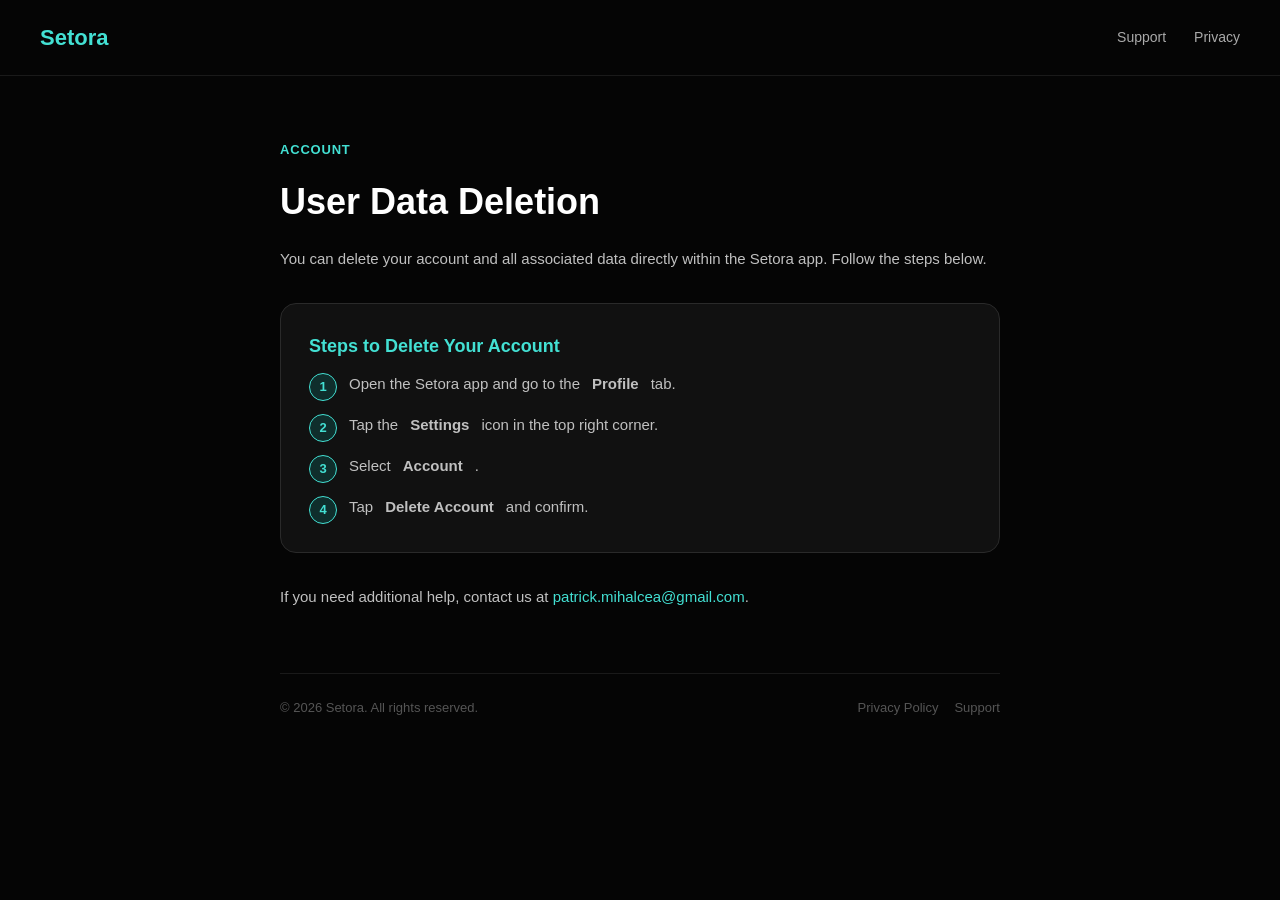
==== deletion-instructions/index.html @ 5f1b0190 "Use folder-based routing for clean URLs Replaces support.html, privacy.html, deletion-instructions.h" ====
<!DOCTYPE html>
<html lang="en">
<head>
  <meta charset="UTF-8" />
  <meta name="viewport" content="width=device-width, initial-scale=1.0" />
  <title>Data Deletion – Setora</title>
  <style>
    body {
      margin: 0;
      font-family: Arial, sans-serif;
      background: #050505;
      color: #ffffff;
      line-height: 1.6;
    }

    nav {
      display: flex;
      align-items: center;
      justify-content: space-between;
      padding: 20px 40px;
      border-bottom: 1px solid #1a1a1a;
    }

    .nav-logo {
      font-size: 22px;
      font-weight: 700;
      color: #43E0D3;
      text-decoration: none;
    }

    .nav-links {
      display: flex;
      gap: 28px;
      font-size: 14px;
    }

    .nav-links a {
      color: #aaa;
      text-decoration: none;
    }
    .nav-links a:hover { color: #fff; }

    .container {
      max-width: 720px;
      margin: 0 auto;
      padding: 64px 24px;
    }

    .page-label {
      font-size: 13px;
      color: #43E0D3;
      font-weight: 600;
      text-transform: uppercase;
      letter-spacing: 0.8px;
      margin-bottom: 12px;
    }

    h1 {
      font-size: 36px;
      margin: 0 0 16px;
    }

    p {
      color: #c0c0c0;
      font-size: 15px;
    }

    a {
      color: #43E0D3;
      text-decoration: none;
    }
    a:hover { text-decoration: underline; }

    .card {
      background: #111111;
      border: 1px solid #2a2a2a;
      border-radius: 16px;
      padding: 28px 28px;
      margin-top: 32px;
    }

    .card h2 {
      font-size: 18px;
      color: #43E0D3;
      margin: 0 0 12px;
    }

    .steps {
      list-style: none;
      padding: 0;
      margin: 0;
      display: flex;
      flex-direction: column;
      gap: 12px;
    }

    .steps li {
      display: flex;
      align-items: flex-start;
      gap: 12px;
      color: #c0c0c0;
      font-size: 15px;
    }

    .step-num {
      flex-shrink: 0;
      width: 26px;
      height: 26px;
      border-radius: 50%;
      background: #0f2e2c;
      border: 1px solid #43E0D3;
      color: #43E0D3;
      font-size: 13px;
      font-weight: 700;
      display: flex;
      align-items: center;
      justify-content: center;
      margin-top: 1px;
    }

    footer {
      margin-top: 64px;
      padding-top: 24px;
      border-top: 1px solid #1a1a1a;
      color: #555;
      font-size: 13px;
      display: flex;
      justify-content: space-between;
      flex-wrap: wrap;
      gap: 12px;
    }

    .footer-links { display: flex; gap: 16px; }
    .footer-links a { color: #555; }
    .footer-links a:hover { color: #fff; text-decoration: none; }
  </style>
</head>
<body>

  <nav>
    <a class="nav-logo" href="../">Setora</a>
    <div class="nav-links">
      <a href="../support/">Support</a>
      <a href="../privacy/">Privacy</a>
    </div>
  </nav>

  <main class="container">
    <div class="page-label">Account</div>
    <h1>User Data Deletion</h1>
    <p>You can delete your account and all associated data directly within the Setora app. Follow the steps below.</p>

    <div class="card">
      <h2>Steps to Delete Your Account</h2>
      <ol class="steps">
        <li>
          <span class="step-num">1</span>
          Open the Setora app and go to the <strong>Profile</strong> tab.
        </li>
        <li>
          <span class="step-num">2</span>
          Tap the <strong>Settings</strong> icon in the top right corner.
        </li>
        <li>
          <span class="step-num">3</span>
          Select <strong>Account</strong>.
        </li>
        <li>
          <span class="step-num">4</span>
          Tap <strong>Delete Account</strong> and confirm.
        </li>
      </ol>
    </div>

    <p style="margin-top: 32px;">
      If you need additional help, contact us at
      <a href="mailto:patrick.mihalcea@gmail.com">patrick.mihalcea@gmail.com</a>.
    </p>

    <footer>
      <span>&copy; 2026 Setora. All rights reserved.</span>
      <div class="footer-links">
        <a href="../privacy/">Privacy Policy</a>
        <a href="../support/">Support</a>
      </div>
    </footer>
  </main>

</body>
</html>
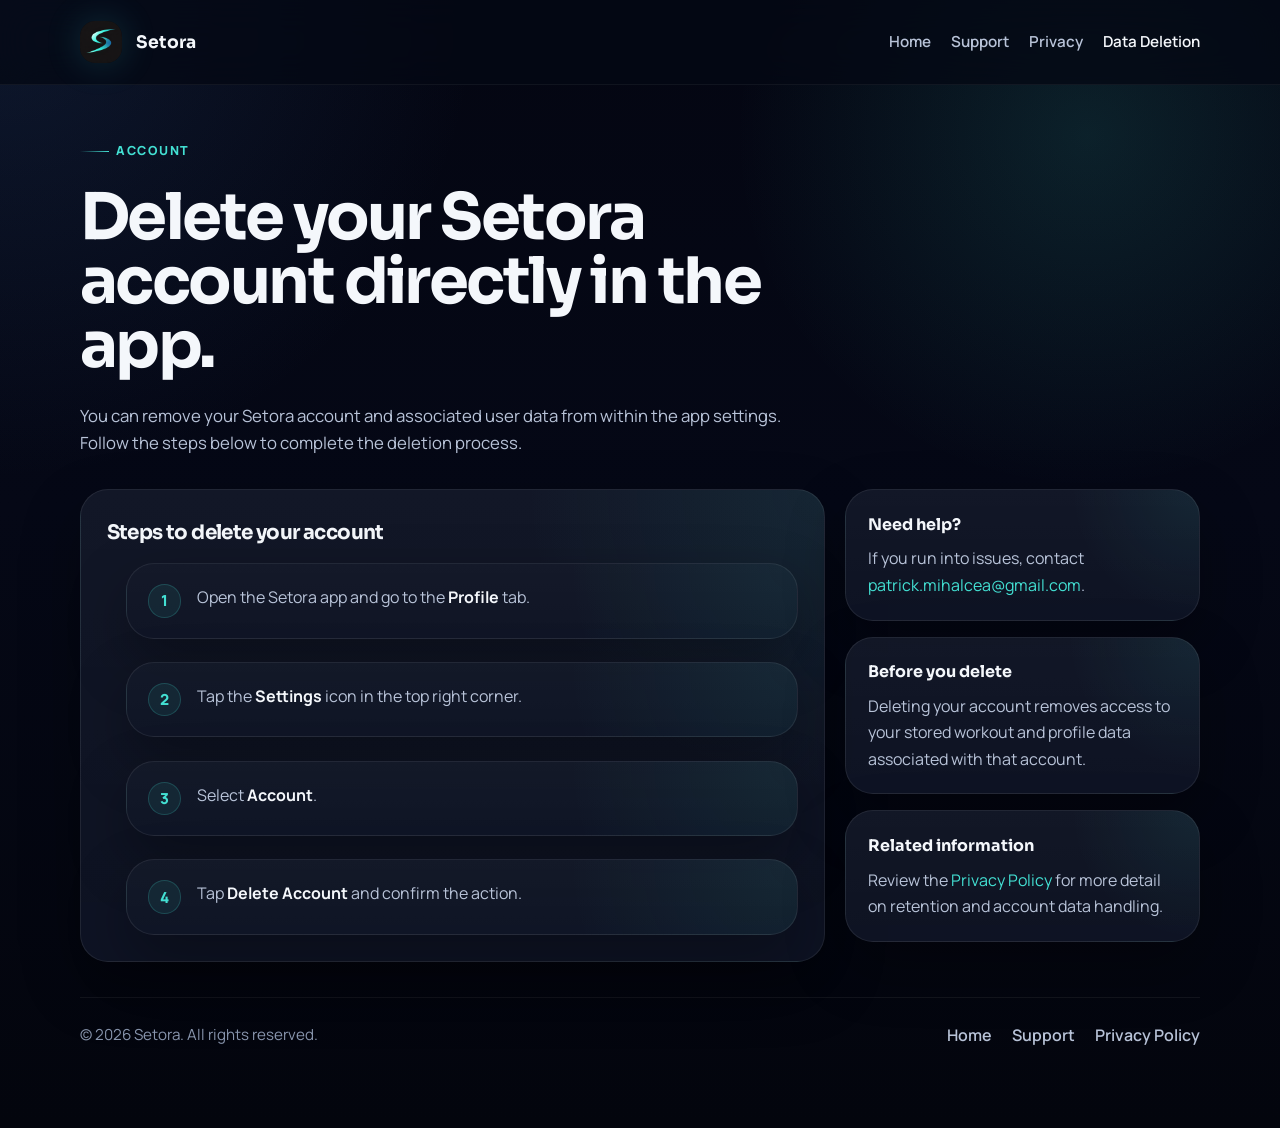
==== commit e5cb0264: "New website!" ====
--- a/deletion-instructions/index.html
+++ b/deletion-instructions/index.html
@@ -3,188 +3,115 @@
 <head>
   <meta charset="UTF-8" />
   <meta name="viewport" content="width=device-width, initial-scale=1.0" />
-  <title>Data Deletion – Setora</title>
-  <style>
-    body {
-      margin: 0;
-      font-family: Arial, sans-serif;
-      background: #050505;
-      color: #ffffff;
-      line-height: 1.6;
-    }
-
-    nav {
-      display: flex;
-      align-items: center;
-      justify-content: space-between;
-      padding: 20px 40px;
-      border-bottom: 1px solid #1a1a1a;
-    }
-
-    .nav-logo {
-      font-size: 22px;
-      font-weight: 700;
-      color: #43E0D3;
-      text-decoration: none;
-    }
-
-    .nav-links {
-      display: flex;
-      gap: 28px;
-      font-size: 14px;
-    }
-
-    .nav-links a {
-      color: #aaa;
-      text-decoration: none;
-    }
-    .nav-links a:hover { color: #fff; }
-
-    .container {
-      max-width: 720px;
-      margin: 0 auto;
-      padding: 64px 24px;
-    }
-
-    .page-label {
-      font-size: 13px;
-      color: #43E0D3;
-      font-weight: 600;
-      text-transform: uppercase;
-      letter-spacing: 0.8px;
-      margin-bottom: 12px;
-    }
-
-    h1 {
-      font-size: 36px;
-      margin: 0 0 16px;
-    }
-
-    p {
-      color: #c0c0c0;
-      font-size: 15px;
-    }
-
-    a {
-      color: #43E0D3;
-      text-decoration: none;
-    }
-    a:hover { text-decoration: underline; }
-
-    .card {
-      background: #111111;
-      border: 1px solid #2a2a2a;
-      border-radius: 16px;
-      padding: 28px 28px;
-      margin-top: 32px;
-    }
-
-    .card h2 {
-      font-size: 18px;
-      color: #43E0D3;
-      margin: 0 0 12px;
-    }
-
-    .steps {
-      list-style: none;
-      padding: 0;
-      margin: 0;
-      display: flex;
-      flex-direction: column;
-      gap: 12px;
-    }
-
-    .steps li {
-      display: flex;
-      align-items: flex-start;
-      gap: 12px;
-      color: #c0c0c0;
-      font-size: 15px;
-    }
-
-    .step-num {
-      flex-shrink: 0;
-      width: 26px;
-      height: 26px;
-      border-radius: 50%;
-      background: #0f2e2c;
-      border: 1px solid #43E0D3;
-      color: #43E0D3;
-      font-size: 13px;
-      font-weight: 700;
-      display: flex;
-      align-items: center;
-      justify-content: center;
-      margin-top: 1px;
-    }
-
-    footer {
-      margin-top: 64px;
-      padding-top: 24px;
-      border-top: 1px solid #1a1a1a;
-      color: #555;
-      font-size: 13px;
-      display: flex;
-      justify-content: space-between;
-      flex-wrap: wrap;
-      gap: 12px;
-    }
-
-    .footer-links { display: flex; gap: 16px; }
-    .footer-links a { color: #555; }
-    .footer-links a:hover { color: #fff; text-decoration: none; }
-  </style>
+  <title>Data Deletion | Setora</title>
+  <meta
+    name="description"
+    content="Learn how to delete your Setora account and associated user data directly from within the app."
+  />
+  <meta name="theme-color" content="#050816" />
+  <link rel="preconnect" href="https://fonts.googleapis.com" />
+  <link rel="preconnect" href="https://fonts.gstatic.com" crossorigin />
+  <link
+    href="https://fonts.googleapis.com/css2?family=Manrope:wght@400;500;600;700;800&amp;family=Sora:wght@500;600;700;800&amp;display=swap"
+    rel="stylesheet"
+  />
+  <link rel="stylesheet" href="../pages.css" />
 </head>
 <body>
+  <header class="site-header">
+    <nav class="nav container" aria-label="Secondary">
+      <a class="brand" href="../">
+        <img class="brand-mark" src="../assets/Setora.png" alt="Setora logo" width="42" height="42" />
+        <span>Setora</span>
+      </a>
+      <div class="nav-links">
+        <a href="../">Home</a>
+        <a href="../support/">Support</a>
+        <a href="../privacy/">Privacy</a>
+        <a href="../deletion-instructions/" aria-current="page">Data Deletion</a>
+      </div>
+    </nav>
+  </header>
 
-  <nav>
-    <a class="nav-logo" href="../">Setora</a>
-    <div class="nav-links">
-      <a href="../support/">Support</a>
-      <a href="../privacy/">Privacy</a>
+  <main class="page-shell">
+    <div class="container">
+      <section class="page-hero">
+        <div class="eyebrow">Account</div>
+        <h1>Delete your Setora account directly in the app.</h1>
+        <p>
+          You can remove your Setora account and associated user data from
+          within the app settings. Follow the steps below to complete the
+          deletion process.
+        </p>
+      </section>
+
+      <section class="content-layout">
+        <div class="section-stack">
+          <article class="content-card">
+            <h2>Steps to delete your account</h2>
+            <ol class="step-list">
+              <li class="step-card">
+                <span class="step-num">1</span>
+                <div class="step-copy">
+                  Open the Setora app and go to the <strong>Profile</strong> tab.
+                </div>
+              </li>
+              <li class="step-card">
+                <span class="step-num">2</span>
+                <div class="step-copy">
+                  Tap the <strong>Settings</strong> icon in the top right corner.
+                </div>
+              </li>
+              <li class="step-card">
+                <span class="step-num">3</span>
+                <div class="step-copy">
+                  Select <strong>Account</strong>.
+                </div>
+              </li>
+              <li class="step-card">
+                <span class="step-num">4</span>
+                <div class="step-copy">
+                  Tap <strong>Delete Account</strong> and confirm the action.
+                </div>
+              </li>
+            </ol>
+          </article>
+        </div>
+
+        <aside class="section-stack">
+          <article class="meta-card">
+            <strong>Need help?</strong>
+            <p>
+              If you run into issues, contact
+              <a href="mailto:patrick.mihalcea@gmail.com">patrick.mihalcea@gmail.com</a>.
+            </p>
+          </article>
+          <article class="meta-card">
+            <strong>Before you delete</strong>
+            <p>
+              Deleting your account removes access to your stored workout and
+              profile data associated with that account.
+            </p>
+          </article>
+          <article class="meta-card">
+            <strong>Related information</strong>
+            <p>
+              Review the <a href="../privacy/">Privacy Policy</a> for more
+              detail on retention and account data handling.
+            </p>
+          </article>
+        </aside>
+      </section>
+
+      <footer class="footer">
+        <p>&copy; 2026 Setora. All rights reserved.</p>
+        <div class="footer-links">
+          <a href="../">Home</a>
+          <a href="../support/">Support</a>
+          <a href="../privacy/">Privacy Policy</a>
+        </div>
+      </footer>
     </div>
-  </nav>
-
-  <main class="container">
-    <div class="page-label">Account</div>
-    <h1>User Data Deletion</h1>
-    <p>You can delete your account and all associated data directly within the Setora app. Follow the steps below.</p>
-
-    <div class="card">
-      <h2>Steps to Delete Your Account</h2>
-      <ol class="steps">
-        <li>
-          <span class="step-num">1</span>
-          Open the Setora app and go to the <strong>Profile</strong> tab.
-        </li>
-        <li>
-          <span class="step-num">2</span>
-          Tap the <strong>Settings</strong> icon in the top right corner.
-        </li>
-        <li>
-          <span class="step-num">3</span>
-          Select <strong>Account</strong>.
-        </li>
-        <li>
-          <span class="step-num">4</span>
-          Tap <strong>Delete Account</strong> and confirm.
-        </li>
-      </ol>
-    </div>
-
-    <p style="margin-top: 32px;">
-      If you need additional help, contact us at
-      <a href="mailto:patrick.mihalcea@gmail.com">patrick.mihalcea@gmail.com</a>.
-    </p>
-
-    <footer>
-      <span>&copy; 2026 Setora. All rights reserved.</span>
-      <div class="footer-links">
-        <a href="../privacy/">Privacy Policy</a>
-        <a href="../support/">Support</a>
-      </div>
-    </footer>
   </main>
-
 </body>
 </html>
--- a/pages.css
+++ b/pages.css
@@ -0,0 +1,393 @@
+:root {
+  --bg: #050816;
+  --bg-soft: #0b1020;
+  --surface: rgba(12, 18, 35, 0.88);
+  --surface-strong: rgba(15, 22, 40, 0.96);
+  --text: #f4f7fb;
+  --text-soft: #b8c3d8;
+  --text-muted: #8895ad;
+  --line: rgba(255, 255, 255, 0.08);
+  --line-strong: rgba(67, 224, 211, 0.2);
+  --accent: #43e0d3;
+  --accent-strong: #25cabb;
+  --shadow: 0 24px 60px rgba(0, 0, 0, 0.3);
+  --radius-xl: 28px;
+  --radius-lg: 22px;
+  --radius-md: 16px;
+  --container: 1120px;
+  --content: 820px;
+}
+
+*,
+*::before,
+*::after {
+  box-sizing: border-box;
+}
+
+html {
+  scroll-behavior: smooth;
+}
+
+body {
+  margin: 0;
+  min-width: 320px;
+  font-family: "Manrope", sans-serif;
+  line-height: 1.65;
+  color: var(--text);
+  background:
+    radial-gradient(circle at top left, rgba(49, 88, 144, 0.22), transparent 28%),
+    radial-gradient(circle at 85% 12%, rgba(67, 224, 211, 0.12), transparent 24%),
+    linear-gradient(180deg, #040612 0%, #050816 45%, #03050d 100%);
+}
+
+img {
+  display: block;
+  max-width: 100%;
+}
+
+a {
+  color: var(--accent);
+  text-decoration: none;
+}
+
+a:hover {
+  color: #7ef3ea;
+}
+
+:focus-visible {
+  outline: 2px solid var(--accent);
+  outline-offset: 3px;
+}
+
+.container {
+  width: min(var(--container), calc(100% - 2rem));
+  margin: 0 auto;
+}
+
+.site-header {
+  position: sticky;
+  top: 0;
+  z-index: 10;
+  backdrop-filter: blur(18px);
+  background: rgba(4, 8, 20, 0.76);
+  border-bottom: 1px solid rgba(255, 255, 255, 0.05);
+}
+
+.nav {
+  display: flex;
+  align-items: center;
+  justify-content: space-between;
+  gap: 1rem;
+  min-height: 84px;
+}
+
+.brand {
+  display: inline-flex;
+  align-items: center;
+  gap: 0.9rem;
+  font-family: "Sora", sans-serif;
+  font-size: 1.08rem;
+  font-weight: 700;
+  color: var(--text);
+}
+
+.brand-mark {
+  display: block;
+  width: 2.6rem;
+  height: 2.6rem;
+  border-radius: 0.95rem;
+  object-fit: contain;
+  box-shadow: 0 0 36px rgba(67, 224, 211, 0.18);
+}
+
+.nav-links {
+  display: flex;
+  flex-wrap: wrap;
+  gap: 0.75rem 1.25rem;
+}
+
+.nav-links a {
+  color: var(--text-soft);
+  font-size: 0.95rem;
+  font-weight: 600;
+}
+
+.nav-links a[aria-current="page"] {
+  color: var(--text);
+}
+
+.page-shell {
+  padding: 3.5rem 0 5rem;
+}
+
+.page-hero {
+  display: grid;
+  gap: 1.5rem;
+  max-width: var(--content);
+  margin-bottom: 2rem;
+}
+
+.eyebrow {
+  display: inline-flex;
+  align-items: center;
+  gap: 0.45rem;
+  font-size: 0.78rem;
+  font-weight: 800;
+  letter-spacing: 0.14em;
+  text-transform: uppercase;
+  color: var(--accent);
+}
+
+.eyebrow::before {
+  content: "";
+  width: 1.8rem;
+  height: 1px;
+  background: linear-gradient(90deg, transparent, var(--accent));
+}
+
+.page-hero h1 {
+  margin: 0;
+  font-family: "Sora", sans-serif;
+  font-size: clamp(2.3rem, 5vw, 4.4rem);
+  line-height: 1;
+  letter-spacing: -0.04em;
+}
+
+.page-hero p {
+  margin: 0;
+  max-width: 46rem;
+  color: var(--text-soft);
+  font-size: 1.05rem;
+}
+
+.updated {
+  display: inline-flex;
+  align-items: center;
+  gap: 0.5rem;
+  color: var(--text-muted);
+  font-size: 0.95rem;
+  font-weight: 600;
+}
+
+.meta-grid,
+.card-grid {
+  display: grid;
+  gap: 1rem;
+}
+
+.meta-card,
+.content-card,
+.step-card,
+.highlight-card {
+  border: 1px solid var(--line);
+  border-radius: var(--radius-xl);
+  background:
+    radial-gradient(circle at top right, rgba(67, 224, 211, 0.08), transparent 34%),
+    linear-gradient(180deg, rgba(255, 255, 255, 0.03), rgba(255, 255, 255, 0.015)),
+    var(--surface);
+  box-shadow: var(--shadow);
+}
+
+.meta-card,
+.highlight-card {
+  padding: 1.35rem 1.4rem;
+}
+
+.meta-card strong,
+.highlight-card strong {
+  display: block;
+  margin-bottom: 0.45rem;
+  font-family: "Sora", sans-serif;
+  font-size: 1rem;
+}
+
+.meta-card p,
+.highlight-card p {
+  margin: 0;
+  color: var(--text-soft);
+}
+
+.content-layout {
+  display: grid;
+  gap: 1.25rem;
+  align-items: start;
+}
+
+.section-gap {
+  margin-top: 1.25rem;
+}
+
+.content-card {
+  padding: 1.6rem;
+}
+
+.content-card h2 {
+  margin: 0 0 0.75rem;
+  font-family: "Sora", sans-serif;
+  font-size: 1.25rem;
+  letter-spacing: -0.03em;
+}
+
+.content-card p {
+  margin: 0;
+  color: var(--text-soft);
+}
+
+.content-card p + p,
+.content-card ul,
+.content-card ol {
+  margin-top: 0.9rem;
+}
+
+.content-card ul,
+.content-card ol {
+  padding-left: 1.2rem;
+  color: var(--text-soft);
+}
+
+.content-card li + li {
+  margin-top: 0.55rem;
+}
+
+.section-stack {
+  display: grid;
+  gap: 1rem;
+}
+
+.support-grid {
+  display: grid;
+  gap: 1rem;
+}
+
+.topic-list {
+  display: grid;
+  gap: 0.8rem;
+  padding: 0;
+  margin: 0;
+  list-style: none;
+}
+
+.topic-list li,
+.key-points li {
+  display: grid;
+  grid-template-columns: 1.1rem 1fr;
+  gap: 0.8rem;
+}
+
+.topic-list li::before,
+.key-points li::before {
+  content: "";
+  width: 0.7rem;
+  height: 0.7rem;
+  margin-top: 0.45rem;
+  border-radius: 50%;
+  background: radial-gradient(circle, #64f3e8 0%, #43e0d3 52%, rgba(67, 224, 211, 0.18) 100%);
+  box-shadow: 0 0 18px rgba(67, 224, 211, 0.4);
+}
+
+.key-points {
+  display: grid;
+  gap: 0.8rem;
+  padding: 0;
+  margin: 0;
+  list-style: none;
+}
+
+.step-list {
+  display: grid;
+  gap: 0.9rem;
+  padding: 0;
+  margin: 0;
+  list-style: none;
+}
+
+.step-card {
+  display: grid;
+  grid-template-columns: auto 1fr;
+  gap: 1rem;
+  align-items: start;
+  padding: 1.25rem 1.3rem;
+}
+
+.step-num {
+  display: grid;
+  place-items: center;
+  width: 2.1rem;
+  height: 2.1rem;
+  border-radius: 999px;
+  border: 1px solid var(--line-strong);
+  background: rgba(67, 224, 211, 0.08);
+  color: var(--accent);
+  font-weight: 800;
+  font-size: 0.95rem;
+}
+
+.step-copy {
+  color: var(--text-soft);
+}
+
+.step-copy strong {
+  color: var(--text);
+}
+
+.footer {
+  display: flex;
+  flex-direction: column;
+  gap: 1rem;
+  margin-top: 2.2rem;
+  padding-top: 1.5rem;
+  border-top: 1px solid rgba(255, 255, 255, 0.06);
+}
+
+.footer p {
+  margin: 0;
+  color: var(--text-muted);
+  font-size: 0.95rem;
+}
+
+.footer-links {
+  display: flex;
+  flex-wrap: wrap;
+  gap: 0.9rem 1.25rem;
+}
+
+.footer-links a {
+  color: var(--text-soft);
+  font-weight: 600;
+}
+
+@media (min-width: 760px) {
+  .container {
+    width: min(var(--container), calc(100% - 3rem));
+  }
+
+  .meta-grid {
+    grid-template-columns: repeat(3, minmax(0, 1fr));
+  }
+
+  .support-grid {
+    grid-template-columns: repeat(3, minmax(0, 1fr));
+  }
+
+  .content-layout {
+    grid-template-columns: minmax(0, 0.88fr) minmax(17rem, 0.42fr);
+  }
+
+  .footer {
+    flex-direction: row;
+    justify-content: space-between;
+    align-items: flex-start;
+  }
+}
+
+@media (max-width: 759px) {
+  .nav {
+    flex-direction: column;
+    align-items: flex-start;
+    padding: 1rem 0;
+  }
+
+  .page-shell {
+    padding-top: 2.6rem;
+  }
+}
